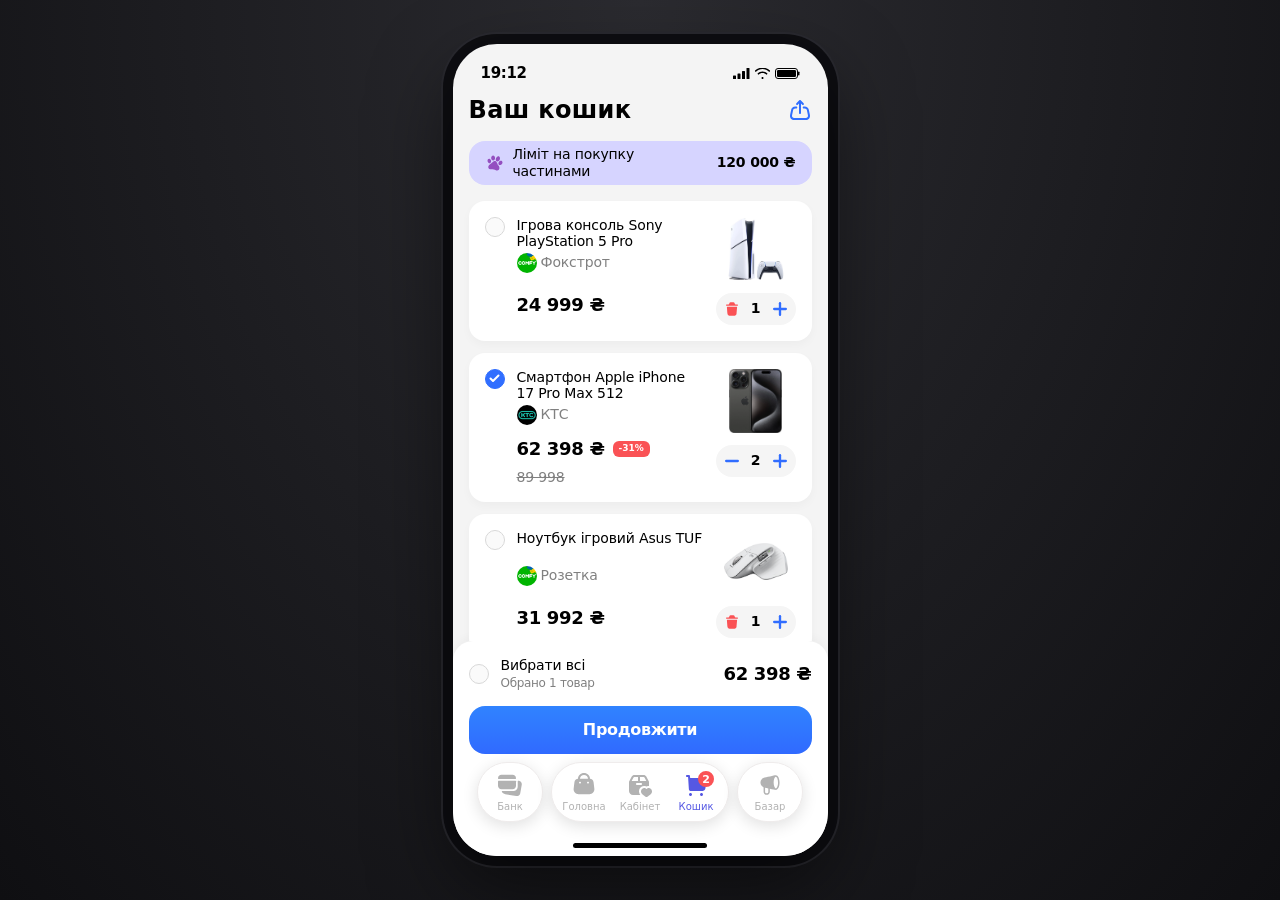
==== index.html @ 8dc97592 "fix(checkout): apply payment-row paddings (0 + gap 16) to install-row, with 16px gap between rows" ====
<!DOCTYPE html>
<html lang="uk">
  <head>
    <meta charset="UTF-8" />
    <meta name="viewport" content="width=device-width, initial-scale=1, maximum-scale=1, viewport-fit=cover" />
    <meta name="theme-color" content="#F4F4F4" />
    <title>Кошик · monoМаркет</title>
    <link rel="stylesheet" href="styles.css?v=6" />
  </head>
  <body>
    <div class="app" id="app"></div>

    <script src="app.js?v=6"></script>
    <script>
      const CHECK_SVG = `<svg width="11" height="9" viewBox="0 0 11 9" fill="none"><path d="M1.5 4.5L4 7L9.5 1.5" stroke="white" stroke-width="2" stroke-linecap="round" stroke-linejoin="round"/></svg>`;

      function productCardHTML(p) {
        const subtotal = p.price * p.qty;
        const discount = p.oldPrice ? Math.round((1 - p.price / p.oldPrice) * 100) : 0;
        return `
          <div class="product-card" data-card="${p.id}">
            <button class="check" data-checked="${p.selected}" data-toggle="${p.id}">${CHECK_SVG}</button>
            <h3 class="product-card__name">${p.name}</h3>
            <div class="product-card__seller">
              <img class="product-card__seller-avatar" src="${p.sellerAvatar}" alt="">
              <span>${p.seller}</span>
            </div>
            <div class="product-card__price-row">
              <span class="product-card__price" data-price="${p.id}">${fmtSum(subtotal)}</span>
              ${p.oldPrice ? `<span class="product-card__discount">-${discount}%</span>` : ""}
              ${p.oldPrice ? `<span class="product-card__old-price">${fmtNumber(p.oldPrice * p.qty)}</span>` : ""}
            </div>
            <div class="product-card__media">
              <div class="product-card__image"><img src="${p.image}" alt=""></div>
              <div class="stepper">
                <button class="stepper__btn ${p.qty <= 1 ? "stepper__btn--remove" : ""}" data-step="-" data-id="${p.id}">
                  ${p.qty <= 1 ? ICONS.delete : ICONS.minus}
                </button>
                <span class="stepper__count">${p.qty}</span>
                <button class="stepper__btn" data-step="+" data-id="${p.id}">${ICONS.plus}</button>
              </div>
            </div>
          </div>`;
      }

      function renderShell() {
        document.getElementById("app").innerHTML = `
          ${statusBar()}
          <div style="padding-top:8px"></div>
          <h1 class="app-title">
            <span>Ваш кошик</span>
            <button class="app-title__share">${ICONS.share}</button>
          </h1>

          <div class="content">
            <div class="limit-banner">
              <span class="limit-banner__paw">${ICONS.paw}</span>
              <span class="limit-banner__text">Ліміт на покупку частинами</span>
              <span class="limit-banner__sum">120 000 ₴</span>
            </div>
            <div id="products"></div>
            <div id="emptyState" style="display:none;text-align:center;padding:40px 16px;color:var(--text-secondary);font-size:15px;">
              Кошик порожній
            </div>
          </div>

          <div class="cart-footer">
            <div class="cart-footer__sum-row">
              <button class="check" id="toggleAll">${CHECK_SVG}</button>
              <div class="cart-footer__sum-text">
                <p class="cart-footer__sum-title">Вибрати всі</p>
                <p class="cart-footer__sum-sub" id="subText"></p>
              </div>
              <div class="cart-footer__sum-amount" id="totalAmount"></div>
            </div>
            <button class="btn cart-footer__btn" id="continueBtn">Продовжити</button>
            ${tabbar("cart")}
          </div>
          <div class="home-indicator"></div>
        `;

        document.getElementById("products").innerHTML = state.products.map(productCardHTML).join("");
        updateBottom();
      }

      function updateBottom() {
        const totalSel = selectedItemCount();
        const all = state.products.length > 0 && totalSel === state.products.length;
        const total = cartTotal();
        document.getElementById("toggleAll").dataset.checked = all;
        document.getElementById("subText").textContent =
          totalSel > 0 ? `Обрано ${totalSel} ${plural(totalSel, "товар", "товари", "товарів")}` : "Жодного товару";
        document.getElementById("totalAmount").textContent = fmtSum(total);
        const cont = document.getElementById("continueBtn");
        cont.disabled = totalSel === 0;
        document.getElementById("emptyState").style.display = state.products.length === 0 ? "block" : "none";
        // tabbar badge
        const badge = document.querySelector(".tabbar__badge");
        const cnt = selectedQtyCount();
        const cartItem = document.querySelectorAll(".tabbar__icon")[2]; // 3rd item = Кошик
        if (cnt > 0) {
          if (!badge) {
            const span = document.createElement("span");
            span.className = "tabbar__badge";
            span.textContent = cnt;
            cartItem.appendChild(span);
          } else {
            badge.textContent = cnt;
          }
        } else if (badge) {
          badge.remove();
        }
      }

      function toggleProduct(id) {
        const p = state.products.find((x) => x.id === id);
        p.selected = !p.selected;
        saveState(state);
        document.querySelector(`[data-toggle="${id}"]`).dataset.checked = p.selected;
        updateBottom();
      }

      function changeQty(id, delta) {
        const p = state.products.find((x) => x.id === id);
        if (delta > 0) {
          p.qty += 1;
        } else {
          if (p.qty > 1) p.qty -= 1;
          else { return removeProduct(id); }
        }
        saveState(state);
        const card = document.querySelector(`[data-card="${id}"]`);
        card.querySelector(".stepper__count").textContent = p.qty;
        card.querySelector(`[data-price="${id}"]`).textContent = fmtSum(p.price * p.qty);
        const oldPriceEl = card.querySelector(".product-card__old-price");
        if (oldPriceEl && p.oldPrice) oldPriceEl.textContent = fmtNumber(p.oldPrice * p.qty);
        const minus = card.querySelector('[data-step="-"]');
        minus.classList.toggle("stepper__btn--remove", p.qty <= 1);
        minus.innerHTML = p.qty <= 1 ? ICONS.delete : ICONS.minus;
        updateBottom();
      }

      function removeProduct(id) {
        const card = document.querySelector(`[data-card="${id}"]`);
        const h = card.offsetHeight;
        card.style.height = h + "px";
        // force reflow
        card.getBoundingClientRect();
        card.classList.add("is-removing");
        card.style.height = "0px";
        card.style.marginBottom = "0px";
        card.style.paddingTop = "0px";
        card.style.paddingBottom = "0px";
        state.products = state.products.filter((p) => p.id !== id);
        saveState(state);
        setTimeout(() => {
          card.remove();
          updateBottom();
        }, 260);
      }

      function toggleAll() {
        const all = state.products.length > 0 && state.products.every((p) => p.selected);
        state.products.forEach((p) => (p.selected = !all));
        saveState(state);
        // update each checkbox
        state.products.forEach((p) => {
          const el = document.querySelector(`[data-toggle="${p.id}"]`);
          if (el) el.dataset.checked = p.selected;
        });
        updateBottom();
      }

      document.addEventListener("click", (e) => {
        const toggle = e.target.closest("[data-toggle]");
        if (toggle) return toggleProduct(toggle.getAttribute("data-toggle"));
        if (e.target.closest("#toggleAll")) return toggleAll();
        const step = e.target.closest("[data-step]");
        if (step) return changeQty(step.getAttribute("data-id"), step.getAttribute("data-step") === "+" ? 1 : -1);
        const cont = e.target.closest("#continueBtn");
        if (cont && !cont.disabled) location.href = "checkout.html";
      });

      renderShell();
    </script>
  </body>
</html>
---- styles.css ----
/* ============ Figma design tokens ============ */
:root {
  /* surfaces */
  --bg: #F4F4F4;
  --bg-card: #FFFFFF;
  --bg-soft: #F5F5F5;
  --bg-segmented: #F4F4F4;
  --bg-blue-soft: #E6EEFF;

  /* text */
  --text: #000000;
  --text-near: #1B1B1B;
  --text-secondary: #808080;
  --text-icon: #636363;
  --text-tab-inactive: #B2B2B2;
  --text-tab-active: #5558E3;

  /* brand */
  --blue: #306EFF;
  --blue-light: #569AFF;
  --blue-deep: #306AFF;
  --blue-mid: #3083FF;
  --np-red: #DA292B;
  --discount-red: #FA5255;
  --yellow: #FFC300;
  --limit-purple-bg: #D6D4FF;
  --paw-purple: #944FC0;

  /* strokes */
  --stroke-card: #EFECEC;
  --stroke-input: #E5E5E5;

  /* gradients */
  --grad-header: linear-gradient(180deg, #3395FF 0%, #007AFF 100%);
  --grad-button: linear-gradient(180deg, #3083FF 0%, #306AFF 100%);
  --grad-cart-icon: linear-gradient(180deg, #569AFF 0%, #3083FF 100%);
  --grad-success: linear-gradient(180deg, #4760E7 0%, #8469D5 100%);
  --grad-card-black: linear-gradient(135deg, #2B2B2B 0%, #0E0E0E 100%);
  --grad-card-white: linear-gradient(135deg, #FFFFFF 0%, #E5E8ED 100%);

  /* radii */
  --r-card: 16px;
  --r-segmented: 12px;
  --r-segmented-pill: 8px;
  --r-pill: 32px;
  --r-button: 16px;
  --r-discount: 6px;
  --r-stepper: 16px;
  --r-summary-card: 20px;
  --r-success-card: 20px;
  --r-delivery-icon: 10px;
  --r-ghost-btn: 12px;
  --r-bottom-sheet: 24px;
  --r-search: 16px;

  /* shadows */
  --sh-card: 0 4px 10px 0 rgba(0, 0, 0, 0.03);
  --sh-card-up: 0 -4px 10px 0 rgba(0, 0, 0, 0.03);
  --sh-tab-pill: 0 4px 16px 0 rgba(0, 0, 0, 0.12);
  --sh-success-card: 0 4px 24px 0 rgba(0, 0, 0, 0.08);
  --sh-radio: 0 1px 2px 0 rgba(0, 0, 0, 0.25);

  /* misc */
  --safe-bottom: 34px;
  --shell-bg: #1A1A1F;
}

* {
  box-sizing: border-box;
  -webkit-tap-highlight-color: transparent;
}

html, body {
  margin: 0;
  padding: 0;
  font-family: -apple-system, BlinkMacSystemFont, "SF Pro Text", "SF Pro Display", "Inter", system-ui, sans-serif;
  font-size: 14px;
  line-height: 1.2;
  color: var(--text);
  background: var(--shell-bg);
  -webkit-font-smoothing: antialiased;
  letter-spacing: -0.32px;
}

button { font: inherit; color: inherit; background: none; border: 0; padding: 0; cursor: pointer; letter-spacing: inherit; }
a { color: inherit; text-decoration: none; }
input { font: inherit; color: inherit; }
img { display: block; max-width: 100%; }

/* ============ shell ============ */

.app {
  width: 375px;
  max-width: 100%;
  margin: 0 auto;
  min-height: 100vh;
  background: var(--bg);
  position: relative;
  display: flex;
  flex-direction: column;
  overflow-x: hidden;
}

.app--blue-header {
  background: var(--bg);
}

.app--success {
  background: var(--grad-success);
  color: #FFFFFF;
}

@media (min-width: 540px) {
  body {
    padding: 32px 0;
    background: radial-gradient(ellipse at top, #2B2B30 0%, #0F0F12 100%);
    min-height: 100vh;
    display: flex;
    align-items: center;
    justify-content: center;
  }
  .app {
    min-height: 812px;
    max-height: 812px;
    border-radius: 44px;
    box-shadow: 0 30px 80px rgba(0, 0, 0, 0.55), 0 0 0 10px #0E0E12, 0 0 0 12px #2A2A30;
    overflow: hidden;
  }
}

/* ============ status bar ============ */

.statusbar {
  height: 44px;
  display: flex;
  align-items: center;
  justify-content: space-between;
  padding: 14px 28px 0;
  flex-shrink: 0;
  font-family: -apple-system, "SF Pro Text", system-ui, sans-serif;
}

.statusbar__time {
  font-size: 15px;
  font-weight: 600;
  letter-spacing: -0.3px;
  color: #000;
}

.statusbar__icons {
  display: flex;
  align-items: center;
  gap: 5px;
  color: #000;
}

.statusbar__icons svg { display: block; }

.app--blue-header .statusbar__time,
.app--blue-header .statusbar__icons,
.app--success .statusbar__time,
.app--success .statusbar__icons {
  color: #fff;
}
.app--blue-header .statusbar__icons svg path,
.app--blue-header .statusbar__icons svg rect,
.app--success .statusbar__icons svg path,
.app--success .statusbar__icons svg rect {
  fill: currentColor;
  stroke: currentColor;
}

/* ============ headers ============ */

.header-back {
  height: 44px;
  display: flex;
  align-items: center;
  padding: 0 16px;
  flex-shrink: 0;
}

.header-back__btn {
  width: 24px;
  height: 24px;
  display: flex;
  align-items: center;
  justify-content: center;
  color: var(--blue);
}

.header-back__btn--white { color: #fff; }

.header-back__title {
  flex: 1;
  text-align: center;
  font-size: 16px;
  font-weight: 700;
  letter-spacing: -0.32px;
  margin: 0;
  padding-right: 24px;
}

.header-back__title--white { color: #fff; }

.app-title {
  font-family: -apple-system, "SF Pro Display", system-ui, sans-serif;
  font-size: 24px;
  font-weight: 700;
  letter-spacing: 0.36px;
  line-height: 1.2;
  margin: 0;
  padding: 0 16px;
  display: flex;
  justify-content: space-between;
  align-items: center;
}

.app-title__share {
  width: 24px;
  height: 24px;
  display: flex;
  align-items: center;
  justify-content: center;
  color: var(--blue);
}

.subtitle-link {
  display: inline-flex;
  align-items: center;
  gap: 4px;
  color: var(--blue);
  font-family: -apple-system, "SF Pro Display", system-ui, sans-serif;
  font-size: 16px;
  font-weight: 700;
  letter-spacing: -0.32px;
  margin: 4px 16px 16px;
}

/* ============ content ============ */

.content {
  flex: 1;
  padding: 0 16px;
  overflow-y: auto;
  -webkit-overflow-scrolling: touch;
}

.content--no-pad { padding: 0; }

.section + .section { margin-top: 16px; }

.section-label {
  font-size: 14px;
  font-weight: 500;
  color: var(--text-secondary);
  letter-spacing: -0.154px;
  margin: 0 0 8px 4px;
  line-height: 24px;
}

/* ============ card ============ */

.card {
  background: var(--bg-card);
  border-radius: var(--r-card);
  box-shadow: var(--sh-card);
  padding: 16px;
}

/* ============ limit banner ============ */

.limit-banner {
  display: flex;
  align-items: center;
  gap: 8px;
  background: var(--limit-purple-bg);
  border-radius: var(--r-card);
  padding: 10px 16px;
  margin: 16px 0;
  height: 44px;
}

.limit-banner__paw {
  width: 20px;
  height: 20px;
  flex-shrink: 0;
}
.limit-banner__paw img { width: 100%; height: 100%; }

.limit-banner__text {
  flex: 1;
  font-size: 14px;
  font-weight: 500;
  color: var(--text);
  letter-spacing: -0.154px;
}

.limit-banner__sum {
  font-size: 14px;
  font-weight: 700;
  color: var(--text);
  letter-spacing: -0.154px;
}

/* ============ product card ============ */

.product-card {
  background: var(--bg-card);
  border-radius: var(--r-card);
  box-shadow: var(--sh-card);
  padding: 16px;
  display: grid;
  grid-template-columns: 20px 1fr 80px;
  grid-template-rows: auto 1fr;
  column-gap: 12px;
  row-gap: 8px;
  margin-bottom: 12px;
  position: relative;
}

.product-card__check {
  grid-column: 1;
  grid-row: 1;
  margin-top: 2px;
}

.product-card__name {
  grid-column: 2;
  grid-row: 1;
  font-size: 14px;
  font-weight: 500;
  line-height: 16.7px;
  color: var(--text);
  letter-spacing: -0.154px;
  margin: 0 0 4px;
}

.product-card__seller {
  grid-column: 2;
  grid-row: 1;
  align-self: end;
  display: flex;
  align-items: center;
  gap: 4px;
  font-size: 14px;
  font-weight: 500;
  color: var(--text-secondary);
  letter-spacing: -0.154px;
  line-height: 16.7px;
  margin-top: 36px;
}

.product-card__seller-avatar {
  width: 20px;
  height: 20px;
  border-radius: 12px;
  flex-shrink: 0;
  object-fit: cover;
}

.product-card__price-row {
  grid-column: 2;
  grid-row: 2;
  display: flex;
  align-items: center;
  gap: 8px;
  flex-wrap: wrap;
  margin-top: 4px;
}

.product-card__price {
  font-size: 18px;
  font-weight: 700;
  line-height: 24px;
  letter-spacing: -0.32px;
  color: var(--text);
}

.product-card__discount {
  background: var(--discount-red);
  color: #fff;
  font-size: 9px;
  font-weight: 700;
  padding: 2px 6px;
  border-radius: var(--r-discount);
  letter-spacing: 0;
  height: 16px;
  display: inline-flex;
  align-items: center;
  line-height: 1;
}

.product-card__old-price {
  font-size: 14px;
  font-weight: 400;
  color: var(--text-secondary);
  text-decoration: line-through;
  letter-spacing: -0.154px;
  flex-basis: 100%;
}

.product-card__media {
  grid-column: 3;
  grid-row: 1 / span 2;
  display: flex;
  flex-direction: column;
  gap: 12px;
  align-items: center;
}

.product-card__image {
  width: 64px;
  height: 64px;
  display: flex;
  align-items: center;
  justify-content: center;
  border-radius: 8px;
  overflow: hidden;
}

.product-card__image img {
  width: 100%;
  height: 100%;
  object-fit: contain;
}

.stepper {
  width: 80px;
  height: 32px;
  background: var(--bg-soft);
  border-radius: var(--r-stepper);
  display: flex;
  align-items: center;
  justify-content: space-between;
  padding: 0 8px;
}

.stepper__btn {
  width: 16px;
  height: 16px;
  display: flex;
  align-items: center;
  justify-content: center;
  color: var(--blue);
}

.stepper__btn--remove { color: #000; }
.stepper__btn img { width: 16px; height: 16px; }

.stepper__count {
  font-size: 14px;
  font-weight: 600;
  letter-spacing: -0.154px;
  color: var(--text);
  line-height: 16.7px;
  min-width: 12px;
  text-align: center;
}

/* ============ check (radio circle in cart) ============ */

.check {
  width: 20px;
  height: 20px;
  border-radius: 50%;
  border: 1px solid #D8D8D8;
  background: #FAFAFA;
  display: inline-flex;
  align-items: center;
  justify-content: center;
  flex-shrink: 0;
  cursor: pointer;
  transition: background 0.12s ease, border-color 0.12s ease;
  padding: 0;
}

.check svg { opacity: 0; transition: opacity 0.12s ease; }

.check[data-checked="true"] {
  background: var(--blue);
  border-color: var(--blue);
}

.check[data-checked="true"] svg { opacity: 1; }

/* ============ checkout: blue header (with summary card embedded) ============ */

.blue-header {
  background: var(--grad-header);
  height: 156px;
  position: relative;
  flex-shrink: 0;
}

.blue-header__nav {
  height: 44px;
  display: flex;
  align-items: center;
  padding: 0 16px;
}

.blue-header__back {
  width: 24px;
  height: 24px;
  display: flex;
  align-items: center;
  justify-content: center;
  color: #fff;
}

.blue-header__title {
  flex: 1;
  text-align: center;
  font-size: 16px;
  font-weight: 700;
  letter-spacing: -0.32px;
  color: #fff;
  margin: 0;
  padding-right: 24px;
}

/* checkout summary card — embedded into blue header */

.summary-card {
  background: #fff;
  border-radius: var(--r-card);
  box-shadow: var(--sh-card);
  padding: 16px;
  margin: -56px 16px 0;
  position: relative;
  z-index: 2;
  display: grid;
  grid-template-columns: 20px 1fr auto;
  grid-template-rows: auto auto auto;
  column-gap: 8px;
  row-gap: 4px;
  align-items: center;
}

.summary-card__icon {
  width: 20px;
  height: 20px;
  border-radius: 50%;
  background: var(--grad-cart-icon);
  display: flex;
  align-items: center;
  justify-content: center;
  flex-shrink: 0;
  color: #fff;
}

.summary-card__icon svg { width: 10px; height: 10px; }

.summary-card__title {
  font-size: 16px;
  font-weight: 700;
  line-height: 20px;
  color: var(--text);
  letter-spacing: -0.32px;
  margin: 0;
}

.summary-card__edit {
  display: flex;
  align-items: center;
  gap: 4px;
  color: var(--blue);
  font-size: 14px;
  font-weight: 700;
  letter-spacing: -0.154px;
}

.summary-card__edit svg { width: 12px; height: 12px; }

.summary-card__sub {
  grid-column: 1 / span 2;
  font-size: 14px;
  font-weight: 400;
  color: var(--text-secondary);
  margin: 0;
  letter-spacing: -0.154px;
}

.summary-card__sum {
  grid-column: 1 / span 2;
  font-size: 20px;
  font-weight: 700;
  letter-spacing: 0.33px;
  margin: 0;
  font-family: -apple-system, "SF Pro Display", system-ui, sans-serif;
}

.summary-card__thumbs {
  grid-column: 3;
  grid-row: 2 / span 2;
  display: flex;
  gap: 4px;
  align-self: end;
  justify-content: flex-end;
  justify-self: end;
}

.summary-card__thumb {
  width: 48px;
  height: 48px;
  border-radius: 8px;
  background: #fff;
  display: flex;
  align-items: center;
  justify-content: center;
  overflow: hidden;
}

.summary-card__thumb img { width: 100%; height: 100%; object-fit: contain; }

/* ============ segmented control ============ */

.segmented {
  display: grid;
  grid-template-columns: 1fr 1fr;
  background: var(--bg-segmented);
  border-radius: var(--r-segmented);
  padding: 4px;
  height: 40px;
  margin-bottom: 16px;
}

.segmented__opt {
  display: flex;
  align-items: center;
  justify-content: center;
  border-radius: var(--r-segmented-pill);
  font-size: 14px;
  font-weight: 500;
  letter-spacing: -0.154px;
  color: var(--text);
  cursor: pointer;
  transition: all 0.15s ease;
}

.segmented__opt[data-active="true"] {
  background: #fff;
  font-weight: 700;
  box-shadow: 0 1px 2px rgba(0, 0, 0, 0.05);
}

/* ============ payment row (full pay) ============ */

.payment-row {
  display: flex;
  align-items: center;
  gap: 16px;
  padding: 0;
}

.payment-row__icon {
  width: 32px;
  height: 32px;
  flex-shrink: 0;
  display: flex;
  align-items: center;
  justify-content: center;
}

.payment-row__main { flex: 1; min-width: 0; }

.payment-row__title {
  font-size: 16px;
  font-weight: 600;
  letter-spacing: -0.32px;
  color: var(--text-near);
  margin: 0;
  line-height: 24px;
}

.payment-row__sub {
  font-size: 14px;
  font-weight: 400;
  color: var(--text-secondary);
  letter-spacing: -0.154px;
  margin: 0;
  line-height: 16px;
}

/* ============ installments row ============ */

.install-row {
  display: flex;
  align-items: center;
  gap: 16px;
  padding: 0;
}

.install-row + .install-row { margin-top: 16px; }

.install-row__paw {
  width: 32px;
  height: 32px;
  flex-shrink: 0;
}
.install-row__paw img { width: 100%; height: 100%; object-fit: contain; display: block; }

.install-row__main { flex: 1; min-width: 0; }

.install-row__name {
  font-size: 14px;
  font-weight: 400;
  color: var(--text-secondary);
  margin: 0 0 2px;
  letter-spacing: -0.154px;
  white-space: nowrap;
  overflow: hidden;
  text-overflow: ellipsis;
}

.install-row__sum {
  font-size: 16px;
  font-weight: 700;
  color: var(--text);
  letter-spacing: -0.32px;
  line-height: 24px;
}

.install-row__sum .x { color: var(--blue); margin: 0 4px; }

.install-row__chevron {
  color: var(--blue);
  flex-shrink: 0;
}

/* ============ delivery row ============ */

.delivery-row {
  display: flex;
  align-items: center;
  gap: 12px;
  padding: 4px 0;
  cursor: pointer;
}

.np-icon {
  width: 32px;
  height: 32px;
  border-radius: 50%;
  background: var(--np-red);
  display: flex;
  align-items: center;
  justify-content: center;
  flex-shrink: 0;
}

.np-icon svg, .np-icon img { width: 18px; height: 18px; }

.np-icon-img {
  width: 32px;
  height: 32px;
  flex-shrink: 0;
}
.np-icon-img img { width: 100%; height: 100%; display: block; }

.delivery-row__main { flex: 1; min-width: 0; }

.delivery-row__title {
  font-size: 16px;
  font-weight: 600;
  color: var(--text);
  letter-spacing: -0.32px;
  margin: 0;
  line-height: 20px;
}

.delivery-row__sub {
  font-size: 14px;
  font-weight: 400;
  color: var(--text-secondary);
  margin: 0;
  letter-spacing: -0.154px;
  line-height: 16px;
}

.chevron-blue {
  color: var(--blue);
  flex-shrink: 0;
  width: 20px;
  height: 20px;
  display: flex;
  align-items: center;
  justify-content: center;
}

.delivery-note {
  background: var(--bg-segmented);
  border-radius: var(--r-segmented);
  padding: 10px 14px;
  font-size: 14px;
  font-weight: 400;
  color: var(--text);
  letter-spacing: -0.154px;
  margin-top: 12px;
  display: flex;
  align-items: center;
  gap: 8px;
  height: 40px;
}

/* ============ recipient row ============ */

.recipient-row {
  display: flex;
  align-items: center;
  gap: 16px;
  cursor: pointer;
}

.avatar {
  width: 32px;
  height: 32px;
  border-radius: 50%;
  flex-shrink: 0;
  display: flex;
  align-items: center;
  justify-content: center;
  overflow: hidden;
  font-size: 12px;
  font-weight: 600;
  color: #fff;
  background: #ccc;
}

.avatar img { width: 100%; height: 100%; object-fit: cover; }
.avatar--orange { background: #F4A93A; }
.avatar--purple { background: #8C7BFF; }

.recipient-row__main { flex: 1; min-width: 0; }

.recipient-row__name {
  font-size: 16px;
  font-weight: 600;
  color: var(--text);
  letter-spacing: -0.32px;
  margin: 0;
  line-height: 24px;
}

.recipient-row__phone {
  font-size: 14px;
  font-weight: 400;
  color: var(--text-secondary);
  letter-spacing: -0.154px;
  margin: 0;
  line-height: 16px;
}

/* ============ disclaimer ============ */

.checkout-disclaimer {
  display: flex;
  align-items: flex-start;
  gap: 8px;
  padding: 8px 4px 0;
  font-size: 14px;
  font-weight: 400;
  color: var(--text-secondary);
  letter-spacing: -0.154px;
  line-height: 20px;
}

.checkout-disclaimer__icon {
  flex-shrink: 0;
  width: 16px;
  height: 16px;
  margin-top: 2px;
}

.checkout-disclaimer b { font-weight: 700; color: var(--text-secondary); }

/* ============ bottom CTA ============ */

.cta-area {
  padding: 16px 16px 48px;
  flex-shrink: 0;
  position: sticky;
  bottom: 0;
  background: linear-gradient(180deg, transparent 0%, var(--bg) 30%);
}

.btn {
  display: flex;
  align-items: center;
  justify-content: center;
  width: 100%;
  height: 56px;
  border-radius: var(--r-button);
  background: var(--grad-button);
  color: #fff;
  font-size: 16px;
  font-weight: 600;
  letter-spacing: -0.32px;
  cursor: pointer;
  box-shadow: none;
  transition: transform 0.1s ease;
}

.btn:active { transform: scale(0.99); }
.btn[disabled] { opacity: 0.4; cursor: not-allowed; }

.btn--black {
  background: #000;
  box-shadow: none;
}

.btn--ghost {
  background: var(--bg-blue-soft);
  color: var(--blue);
  height: 40px;
  border-radius: var(--r-ghost-btn);
  font-size: 14px;
  font-weight: 700;
  letter-spacing: -0.154px;
  box-shadow: none;
}

/* ============ cart bottom area (white pad to edge) ============ */

.cart-footer {
  background: #fff;
  border-radius: var(--r-summary-card) var(--r-summary-card) 0 0;
  box-shadow: var(--sh-card-up);
  margin-top: auto;
  padding: 16px 16px 0;
  flex-shrink: 0;
  display: flex;
  flex-direction: column;
}

.cart-footer__sum-row {
  display: flex;
  align-items: center;
  gap: 12px;
  margin-bottom: 16px;
}

.cart-footer__sum-text { flex: 1; }

.cart-footer__sum-title {
  font-size: 14px;
  font-weight: 500;
  color: var(--text);
  margin: 0;
  letter-spacing: -0.154px;
  line-height: 16.7px;
}

.cart-footer__sum-sub {
  font-size: 12px;
  font-weight: 500;
  color: var(--text-secondary);
  margin: 2px 0 0;
  line-height: 14.3px;
}

.cart-footer__sum-amount {
  font-size: 18px;
  font-weight: 700;
  letter-spacing: -0.32px;
  color: var(--text);
}

.cart-footer__btn {
  height: 48px;
  border-radius: var(--r-button);
  box-shadow: none;
}

.cart-footer .tabbar {
  background: transparent;
  padding: 8px 16px var(--safe-bottom);
}

/* product card removal animation */
.product-card {
  overflow: hidden;
  transition: opacity 0.2s ease, transform 0.2s ease, height 0.25s ease, margin-bottom 0.25s ease, padding 0.25s ease;
}

.product-card.is-removing {
  opacity: 0;
  transform: scale(0.96);
}

/* ============ tab bar ============ */

.tabbar {
  display: flex;
  justify-content: center;
  gap: 8px;
  padding: 12px 16px var(--safe-bottom);
  flex-shrink: 0;
  background: linear-gradient(180deg, transparent 0%, #fff 90%);
}

.tabbar__pill {
  background: #fff;
  border: 0.5px solid var(--stroke-card);
  box-shadow: var(--sh-tab-pill);
  border-radius: var(--r-pill);
  padding: 6px 4px 4px;
  display: flex;
}

.tabbar__pill--single { padding: 6px 4px 4px; }

.tabbar__item {
  display: flex;
  flex-direction: column;
  align-items: center;
  gap: 4px;
  width: 56px;
  padding: 4px 0;
  position: relative;
  text-align: center;
  color: var(--text-tab-inactive);
}

.tabbar__item--active { color: var(--text-tab-active); }

.tabbar__icon {
  width: 24px;
  height: 24px;
  display: flex;
  align-items: center;
  justify-content: center;
  position: relative;
}

.tabbar__icon img {
  width: 100%;
  height: 100%;
  object-fit: contain;
}

.tabbar__label {
  font-size: 10px;
  font-weight: 500;
  line-height: 12px;
  letter-spacing: 0;
}

.tabbar__badge {
  position: absolute;
  top: -2px;
  right: -6px;
  background: var(--discount-red);
  color: #fff;
  font-size: 11px;
  font-weight: 700;
  border-radius: 8px;
  min-width: 16px;
  height: 16px;
  padding: 0 4px;
  display: flex;
  align-items: center;
  justify-content: center;
  line-height: 1;
}

.home-indicator {
  position: absolute;
  bottom: 8px;
  left: 50%;
  transform: translateX(-50%);
  width: 134px;
  height: 5px;
  background: #000;
  border-radius: 100px;
  z-index: 5;
}

.app--success .home-indicator,
.app--blue-header .home-indicator { background: #000; }

/* ============ search ============ */

.search {
  display: flex;
  align-items: center;
  gap: 10px;
  background: #fff;
  border: 1px solid var(--stroke-input);
  border-radius: var(--r-search);
  padding: 0 14px;
  height: 48px;
  margin: 0 16px 16px;
}

.search svg { color: var(--text-icon); }

.search__input {
  flex: 1;
  border: 0;
  outline: 0;
  background: transparent;
  font-size: 14px;
  letter-spacing: -0.154px;
  color: var(--text);
}

.search__input::placeholder { color: var(--text-secondary); }

/* ============ delivery list (НП) ============ */

.dl-section {
  margin-bottom: 16px;
}

.dl-section__label {
  font-size: 14px;
  font-weight: 600;
  color: var(--text-near);
  letter-spacing: -0.154px;
  margin: 0 16px 4px;
  line-height: 24px;
}

.dl-list { padding: 0; }

.dl-item {
  display: flex;
  align-items: center;
  gap: 12px;
  padding: 12px 16px;
  cursor: pointer;
  position: relative;
}

.dl-item::after {
  content: "";
  position: absolute;
  left: 68px;
  right: 16px;
  bottom: 0;
  height: 1px;
  background: #EFECEC;
}

.dl-item__icon {
  width: 40px;
  height: 40px;
  border-radius: var(--r-delivery-icon);
  background: #F3F3F3;
  display: flex;
  align-items: center;
  justify-content: center;
  flex-shrink: 0;
  overflow: hidden;
}

.dl-item__icon img { width: 24px; height: 24px; object-fit: contain; }

.dl-item__body {
  flex: 1;
  min-width: 0;
  display: flex;
  flex-direction: column;
  gap: 2px;
}

.dl-item__top {
  display: flex;
  align-items: baseline;
  justify-content: space-between;
  gap: 12px;
}

.dl-item__title {
  font-size: 16px;
  font-weight: 600;
  letter-spacing: -0.32px;
  color: var(--text);
  line-height: 24px;
  white-space: nowrap;
  overflow: hidden;
  text-overflow: ellipsis;
}

.dl-item__addr {
  font-size: 14px;
  font-weight: 400;
  color: var(--text-secondary);
  letter-spacing: -0.154px;
  margin: 0;
  line-height: 16px;
  white-space: nowrap;
  overflow: hidden;
  text-overflow: ellipsis;
}

.dl-item__weight {
  font-size: 12px;
  font-weight: 500;
  color: var(--text-secondary);
  flex-shrink: 0;
  letter-spacing: 0;
  line-height: 24px;
}

/* ============ address cards (courier delivery) ============ */

.addr-card {
  background: #fff;
  border-radius: var(--r-card);
  padding: 16px;
  display: flex;
  align-items: center;
  gap: 12px;
  margin-bottom: 12px;
  cursor: pointer;
}


.addr-card__icon {
  width: 40px;
  height: 40px;
  flex-shrink: 0;
}
.addr-card__icon img { width: 100%; height: 100%; display: block; object-fit: contain; }

/* round avatar variant for recipient list (photo or initials) */
.addr-card__avatar {
  width: 40px;
  height: 40px;
  border-radius: 50%;
  flex-shrink: 0;
  overflow: hidden;
  display: flex;
  align-items: center;
  justify-content: center;
  background: #ccc;
  color: #fff;
  font-size: 14px;
  font-weight: 600;
  letter-spacing: -0.154px;
}
.addr-card__avatar img { width: 100%; height: 100%; display: block; object-fit: cover; }
.addr-card__avatar--orange { background: #F4A93A; }
.addr-card__avatar--purple { background: #8C7BFF; }

.addr-card__main { flex: 1; min-width: 0; }

.addr-card__title {
  font-size: 16px;
  font-weight: 600;
  letter-spacing: -0.32px;
  color: var(--text);
  margin: 0;
  line-height: 24px;
}

.addr-card__sub {
  font-size: 14px;
  font-weight: 400;
  color: var(--text-secondary);
  letter-spacing: -0.154px;
  margin: 0;
  line-height: 16px;
}

.addr-card--add {
  padding: 16px;
  justify-content: center;
  gap: 12px;
}

.addr-card__plus {
  width: 24px;
  height: 24px;
  display: block;
  flex-shrink: 0;
}

.addr-card__add-text {
  font-size: 16px;
  font-weight: 700;
  letter-spacing: -0.32px;
  color: var(--text);
  line-height: 24px;
}

/* ============ recipient/address list ============ */

.list-card {
  background: #fff;
  border-radius: var(--r-card);
  box-shadow: var(--sh-card);
  padding: 14px 16px;
  display: flex;
  align-items: center;
  gap: 12px;
  margin-bottom: 12px;
  cursor: pointer;
}

.list-card[data-active="true"] { outline: 2px solid var(--blue); outline-offset: -2px; }

.list-card__avatar {
  width: 40px;
  height: 40px;
  border-radius: 50%;
  overflow: hidden;
  flex-shrink: 0;
  display: flex;
  align-items: center;
  justify-content: center;
  color: #fff;
  font-size: 14px;
  font-weight: 600;
}

.list-card__avatar img { width: 100%; height: 100%; object-fit: cover; }
.list-card__avatar--orange { background: #F4A93A; }
.list-card__avatar--purple { background: #8C7BFF; }
.list-card__avatar--add { background: var(--blue); }

.list-card__main { flex: 1; min-width: 0; }

.list-card__name {
  font-size: 16px;
  font-weight: 600;
  color: var(--text);
  letter-spacing: -0.32px;
  margin: 0;
  line-height: 24px;
}

.list-card__sub {
  font-size: 14px;
  font-weight: 400;
  color: var(--text-secondary);
  letter-spacing: -0.154px;
  margin: 0;
  line-height: 16px;
}

/* ============ bottom sheet (attached to .app shell) ============ */

.sheet-backdrop {
  position: absolute;
  inset: 0;
  background: rgba(0, 0, 0, 0.5);
  z-index: 100;
  opacity: 0;
  visibility: hidden;
  transition: opacity 0.25s ease, visibility 0s linear 0.25s;
}

.sheet-backdrop[data-open="true"] {
  opacity: 1;
  visibility: visible;
  transition: opacity 0.25s ease, visibility 0s;
}

.sheet {
  position: absolute;
  left: 0;
  right: 0;
  bottom: 0;
  background: var(--bg);
  border-radius: var(--r-bottom-sheet) var(--r-bottom-sheet) 0 0;
  z-index: 101;
  padding: 8px 16px var(--safe-bottom);
  transform: translateY(100%);
  visibility: hidden;
  transition: transform 0.3s cubic-bezier(0.32, 0.72, 0, 1), visibility 0s linear 0.3s;
  max-height: 85%;
  overflow-y: auto;
}

@media (min-width: 540px) {
  .sheet { border-radius: var(--r-bottom-sheet) var(--r-bottom-sheet) 44px 44px; }
}

.sheet[data-open="true"] {
  transform: translateY(0);
  visibility: visible;
  transition: transform 0.3s cubic-bezier(0.32, 0.72, 0, 1), visibility 0s;
}

.sheet__handle {
  width: 36px;
  height: 5px;
  background: #C7C7CC;
  border-radius: 100px;
  margin: 4px auto 12px;
}

.sheet__head {
  display: flex;
  align-items: center;
  justify-content: space-between;
  padding: 4px 4px 16px;
}

.sheet__title {
  font-family: -apple-system, "SF Pro Display", system-ui, sans-serif;
  font-size: 20px;
  font-weight: 700;
  letter-spacing: 0.33px;
  margin: 0;
}

.sheet__close {
  color: var(--blue);
  font-size: 16px;
  font-weight: 600;
  letter-spacing: -0.32px;
  font-family: -apple-system, "SF Pro Display", system-ui, sans-serif;
}

/* card option */

.card-option {
  background: #fff;
  border-radius: var(--r-card);
  box-shadow: var(--sh-card);
  padding: 16px;
  display: flex;
  align-items: center;
  gap: 12px;
  margin-bottom: 12px;
  cursor: pointer;
}

.card-option__art {
  width: 56px;
  height: 40px;
  border-radius: 8px;
  flex-shrink: 0;
  position: relative;
  display: flex;
  align-items: flex-end;
  justify-content: space-between;
  padding: 4px 6px;
  overflow: hidden;
}

.card-option__art--black {
  background: var(--grad-card-black);
  color: #fff;
}

.card-option__art--white {
  background: var(--grad-card-white);
  color: #000;
}

.card-option__chip {
  position: absolute;
  top: 4px;
  left: 6px;
  width: 14px;
  height: 3px;
  border-radius: 100px;
  background: rgba(255, 255, 255, 0.7);
}

.card-option__art--white .card-option__chip { background: rgba(0, 0, 0, 0.4); }

.card-option__currency {
  font-family: -apple-system, "SF Pro Rounded", "SF Pro Display", system-ui, sans-serif;
  font-size: 20px;
  font-weight: 600;
  line-height: 1;
}

.card-option__brand {
  font-size: 9px;
  font-weight: 700;
  display: flex;
  align-items: center;
}

.card-option__brand--mc {
  display: flex;
  gap: -4px;
}
.card-option__brand--mc::before {
  content: "";
  width: 12px; height: 12px; border-radius: 50%;
  background: #EB001B;
  margin-right: -4px;
}
.card-option__brand--mc::after {
  content: "";
  width: 12px; height: 12px; border-radius: 50%;
  background: #F79E1B;
  opacity: 0.85;
  mix-blend-mode: multiply;
}

.card-option__main { flex: 1; min-width: 0; }

.card-option__name {
  font-size: 16px;
  font-weight: 500;
  color: var(--text);
  letter-spacing: -0.32px;
  margin: 0;
  line-height: 24px;
}

.card-option__balance {
  font-size: 14px;
  font-weight: 400;
  color: var(--text-secondary);
  letter-spacing: -0.154px;
  margin: 0;
  line-height: 16px;
}

.radio {
  width: 20px;
  height: 20px;
  border-radius: 50%;
  border: 1px solid #D8D8D8;
  background: #FAFAFA;
  display: inline-flex;
  align-items: center;
  justify-content: center;
  flex-shrink: 0;
}

.radio[data-checked="true"] {
  background: var(--blue);
  border-color: var(--blue);
}

.radio[data-checked="true"]::after {
  content: "";
  width: 10px;
  height: 10px;
  border-radius: 50%;
  background: #fff;
  box-shadow: var(--sh-radio);
}

.sheet-info {
  display: flex;
  align-items: center;
  gap: 8px;
  padding: 12px 4px 16px;
  font-size: 14px;
  font-weight: 600;
  color: var(--text-secondary);
  letter-spacing: -0.154px;
}

.sheet-info svg { color: var(--text-icon); }

/* ============ success screen ============ */

.success-content {
  flex: 1;
  display: flex;
  flex-direction: column;
  align-items: center;
  text-align: center;
  padding: 0 16px;
  position: relative;
}

.success-cat {
  width: 252px;
  height: auto;
  margin-top: -8px;
  position: relative;
  z-index: 1;
}

.success-bubble {
  background: #fff;
  color: var(--blue);
  font-family: -apple-system, "SF Pro Display", system-ui, sans-serif;
  font-size: 22px;
  font-weight: 700;
  letter-spacing: 0.35px;
  padding: 16px 32px;
  border-radius: 24px;
  margin-top: -16px;
  position: relative;
  z-index: 2;
  box-shadow: 0 4px 20px rgba(0, 0, 0, 0.08);
}

.success-bubble::before {
  content: "";
  position: absolute;
  top: -8px;
  left: 50%;
  transform: translateX(-30px) rotate(45deg);
  width: 16px;
  height: 16px;
  background: #fff;
  border-radius: 3px;
  z-index: -1;
}

.success-sub {
  font-size: 14px;
  font-weight: 400;
  color: rgba(255, 255, 255, 0.8);
  margin: 16px 0 24px;
  letter-spacing: -0.154px;
  line-height: 20px;
  max-width: 280px;
}

.success-card {
  background: #fff;
  border-radius: var(--r-success-card);
  box-shadow: var(--sh-success-card);
  padding: 16px;
  width: calc(100% - 16px);
  color: var(--text);
}

.success-card__top {
  display: flex;
  align-items: center;
  gap: 12px;
  margin-bottom: 16px;
}

.success-card__main { flex: 1; text-align: left; }

.success-card__count {
  font-size: 14px;
  font-weight: 400;
  color: var(--text-secondary);
  margin: 0;
  letter-spacing: -0.154px;
  line-height: 16px;
}

.success-card__sum {
  font-family: -apple-system, "SF Pro Display", system-ui, sans-serif;
  font-size: 24px;
  font-weight: 700;
  letter-spacing: 0.36px;
  margin: 4px 0 0;
}

.success-card__thumbs {
  display: flex;
  gap: 4px;
}

.success-card__thumb {
  width: 48px;
  height: 48px;
  border-radius: 8px;
  display: flex;
  align-items: center;
  justify-content: center;
  overflow: hidden;
}

.success-card__thumb img { width: 100%; height: 100%; object-fit: contain; }

.success-bottom {
  padding: 16px 16px var(--safe-bottom);
}

/* ============ processing overlay ============ */

.processing-overlay {
  position: absolute;
  inset: 0;
  background: rgba(0, 0, 0, 0.55);
  z-index: 200;
  display: flex;
  align-items: center;
  justify-content: center;
  opacity: 0;
  pointer-events: none;
  transition: opacity 0.2s ease;
}

.processing-overlay[data-open="true"] { opacity: 1; pointer-events: auto; }

.processing-spinner-card {
  background: #fff;
  border-radius: 20px;
  padding: 24px 32px;
  display: flex;
  flex-direction: column;
  align-items: center;
  gap: 16px;
  min-width: 200px;
}

.spinner {
  width: 36px;
  height: 36px;
  border: 3px solid #E5E5E5;
  border-top-color: var(--blue);
  border-radius: 50%;
  animation: spin 0.9s linear infinite;
}

@keyframes spin { to { transform: rotate(360deg); } }

.processing-text {
  font-size: 15px;
  font-weight: 500;
  color: var(--text);
}

/* ============ toast ============ */

.toast {
  position: fixed;
  top: 64px;
  left: 50%;
  transform: translate(-50%, -10px);
  background: rgba(0, 0, 0, 0.92);
  color: #fff;
  font-size: 14px;
  font-weight: 500;
  padding: 10px 18px;
  border-radius: 100px;
  z-index: 300;
  opacity: 0;
  pointer-events: none;
  transition: all 0.2s ease;
  max-width: calc(100% - 40px);
  text-align: center;
  letter-spacing: -0.154px;
}

.toast[data-open="true"] { opacity: 1; transform: translate(-50%, 0); }
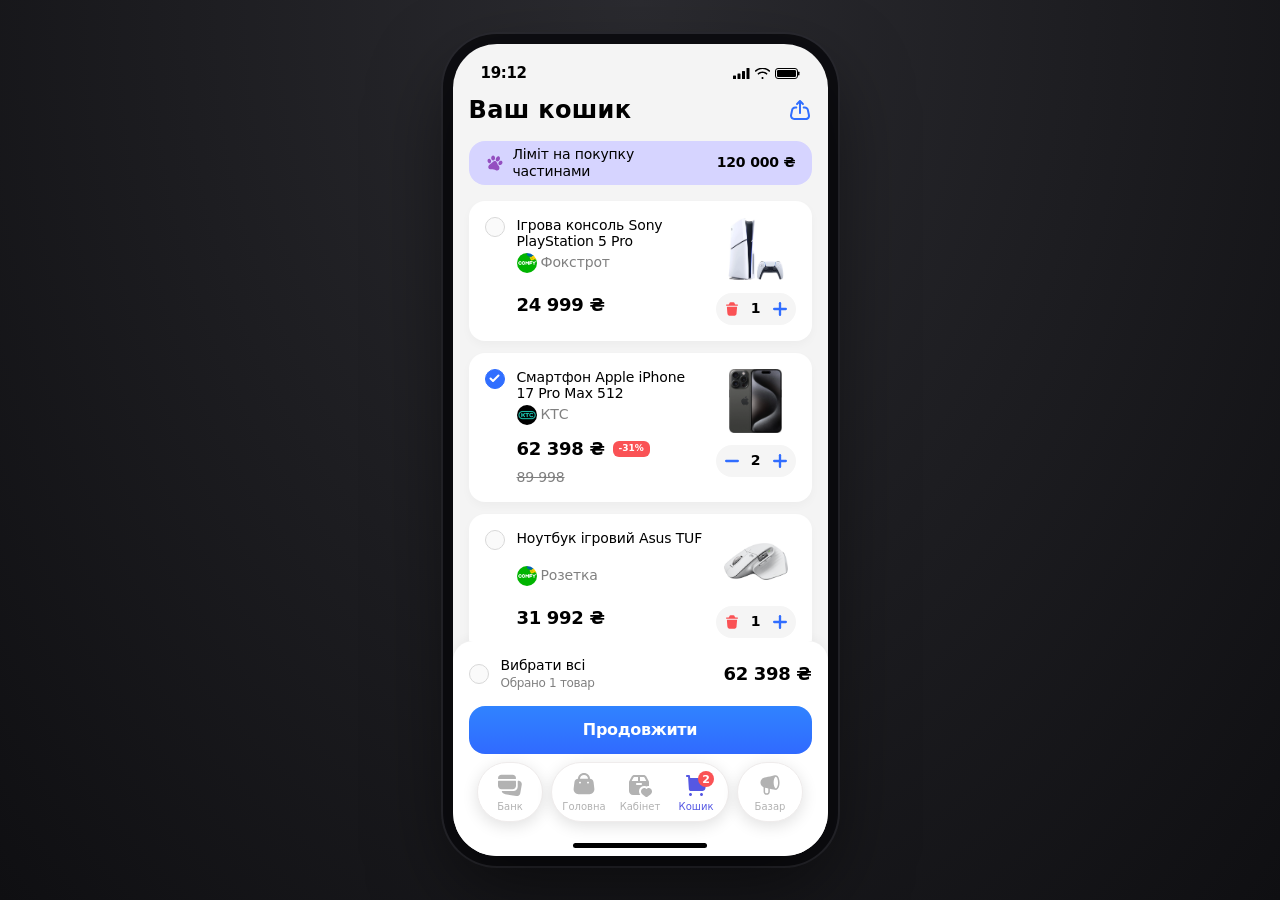
==== commit 38a4c0c4: "fix(checkout sheet): switch card via targeted radio update — no re-render, no sheet flicker" ====
--- a/index.html
+++ b/index.html
@@ -5,12 +5,12 @@
     <meta name="viewport" content="width=device-width, initial-scale=1, maximum-scale=1, viewport-fit=cover" />
     <meta name="theme-color" content="#F4F4F4" />
     <title>Кошик · monoМаркет</title>
-    <link rel="stylesheet" href="styles.css?v=6" />
+    <link rel="stylesheet" href="styles.css?v=8" />
   </head>
   <body>
     <div class="app" id="app"></div>
 
-    <script src="app.js?v=6"></script>
+    <script src="app.js?v=8"></script>
     <script>
       const CHECK_SVG = `<svg width="11" height="9" viewBox="0 0 11 9" fill="none"><path d="M1.5 4.5L4 7L9.5 1.5" stroke="white" stroke-width="2" stroke-linecap="round" stroke-linejoin="round"/></svg>`;
 
--- a/styles.css
+++ b/styles.css
@@ -1426,7 +1426,7 @@
   padding: 16px;
   display: flex;
   align-items: center;
-  gap: 12px;
+  gap: 16px;
   margin-bottom: 12px;
   cursor: pointer;
 }
@@ -1434,68 +1434,21 @@
 .card-option__art {
   width: 56px;
   height: 40px;
+  flex-shrink: 0;
+}
+.card-option__art img {
+  width: 100%;
+  height: 100%;
+  display: block;
+  object-fit: contain;
   border-radius: 8px;
-  flex-shrink: 0;
-  position: relative;
-  display: flex;
-  align-items: flex-end;
-  justify-content: space-between;
-  padding: 4px 6px;
-  overflow: hidden;
-}
-
-.card-option__art--black {
-  background: var(--grad-card-black);
-  color: #fff;
-}
-
-.card-option__art--white {
-  background: var(--grad-card-white);
-  color: #000;
-}
-
-.card-option__chip {
-  position: absolute;
-  top: 4px;
-  left: 6px;
-  width: 14px;
-  height: 3px;
-  border-radius: 100px;
-  background: rgba(255, 255, 255, 0.7);
-}
-
-.card-option__art--white .card-option__chip { background: rgba(0, 0, 0, 0.4); }
-
-.card-option__currency {
-  font-family: -apple-system, "SF Pro Rounded", "SF Pro Display", system-ui, sans-serif;
-  font-size: 20px;
-  font-weight: 600;
-  line-height: 1;
-}
-
-.card-option__brand {
-  font-size: 9px;
-  font-weight: 700;
-  display: flex;
-  align-items: center;
-}
-
-.card-option__brand--mc {
-  display: flex;
-  gap: -4px;
-}
-.card-option__brand--mc::before {
-  content: "";
-  width: 12px; height: 12px; border-radius: 50%;
-  background: #EB001B;
-  margin-right: -4px;
-}
-.card-option__brand--mc::after {
-  content: "";
-  width: 12px; height: 12px; border-radius: 50%;
-  background: #F79E1B;
-  opacity: 0.85;
-  mix-blend-mode: multiply;
+}
+
+.card-option__radio {
+  width: 24px;
+  height: 24px;
+  flex-shrink: 0;
+  display: block;
 }
 
 .card-option__main { flex: 1; min-width: 0; }
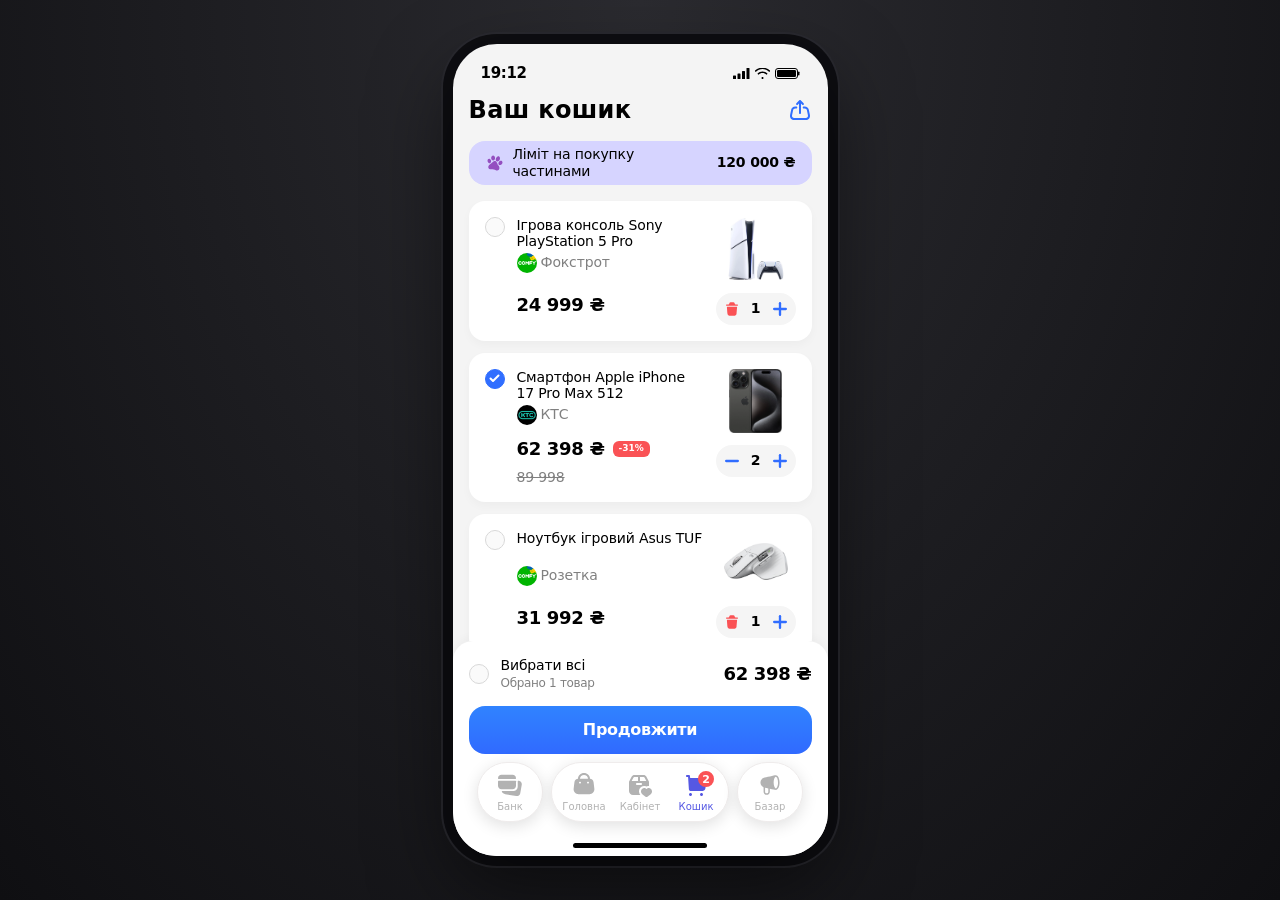
==== commit 515b71c0: "feat(checkout): shrinking blue header on scroll (156→96px), content slides under, cta stays fixed" ====
--- a/index.html
+++ b/index.html
@@ -5,12 +5,12 @@
     <meta name="viewport" content="width=device-width, initial-scale=1, maximum-scale=1, viewport-fit=cover" />
     <meta name="theme-color" content="#F4F4F4" />
     <title>Кошик · monoМаркет</title>
-    <link rel="stylesheet" href="styles.css?v=8" />
+    <link rel="stylesheet" href="styles.css?v=9" />
   </head>
   <body>
     <div class="app" id="app"></div>
 
-    <script src="app.js?v=8"></script>
+    <script src="app.js?v=9"></script>
     <script>
       const CHECK_SVG = `<svg width="11" height="9" viewBox="0 0 11 9" fill="none"><path d="M1.5 4.5L4 7L9.5 1.5" stroke="white" stroke-width="2" stroke-linecap="round" stroke-linejoin="round"/></svg>`;
 
--- a/styles.css
+++ b/styles.css
@@ -484,13 +484,29 @@
 
 .check[data-checked="true"] svg { opacity: 1; }
 
-/* ============ checkout: blue header (with summary card embedded) ============ */
+/* ============ checkout: blue header with sticky shrinking ============ */
+
+.checkout-scroll {
+  flex: 1;
+  overflow-y: auto;
+  -webkit-overflow-scrolling: touch;
+  position: relative;
+}
+
+.checkout-content {
+  overflow: visible !important;
+  flex: none !important;
+}
 
 .blue-header {
-  background: var(--grad-header);
+  position: sticky;
+  top: 0;
   height: 156px;
-  position: relative;
-  flex-shrink: 0;
+  z-index: 5;
+  flex-shrink: 0;
+  /* gradient covers only top 96px (the "shrunken" baseline). below that is transparent so card peeks through. when header shrinks to 96, gradient fills entirely. */
+  background: linear-gradient(180deg, #3395FF 0%, #007AFF 100%) 0 0 / 100% 96px no-repeat;
+  transition: height 0.06s linear;
 }
 
 .blue-header__nav {
@@ -529,7 +545,7 @@
   padding: 16px;
   margin: -56px 16px 0;
   position: relative;
-  z-index: 2;
+  z-index: 10;
   display: grid;
   grid-template-columns: 20px 1fr auto;
   grid-template-rows: auto auto auto;
@@ -880,9 +896,9 @@
 .cta-area {
   padding: 16px 16px 48px;
   flex-shrink: 0;
-  position: sticky;
-  bottom: 0;
-  background: linear-gradient(180deg, transparent 0%, var(--bg) 30%);
+  background: var(--bg);
+  position: relative;
+  z-index: 20;
 }
 
 .btn {
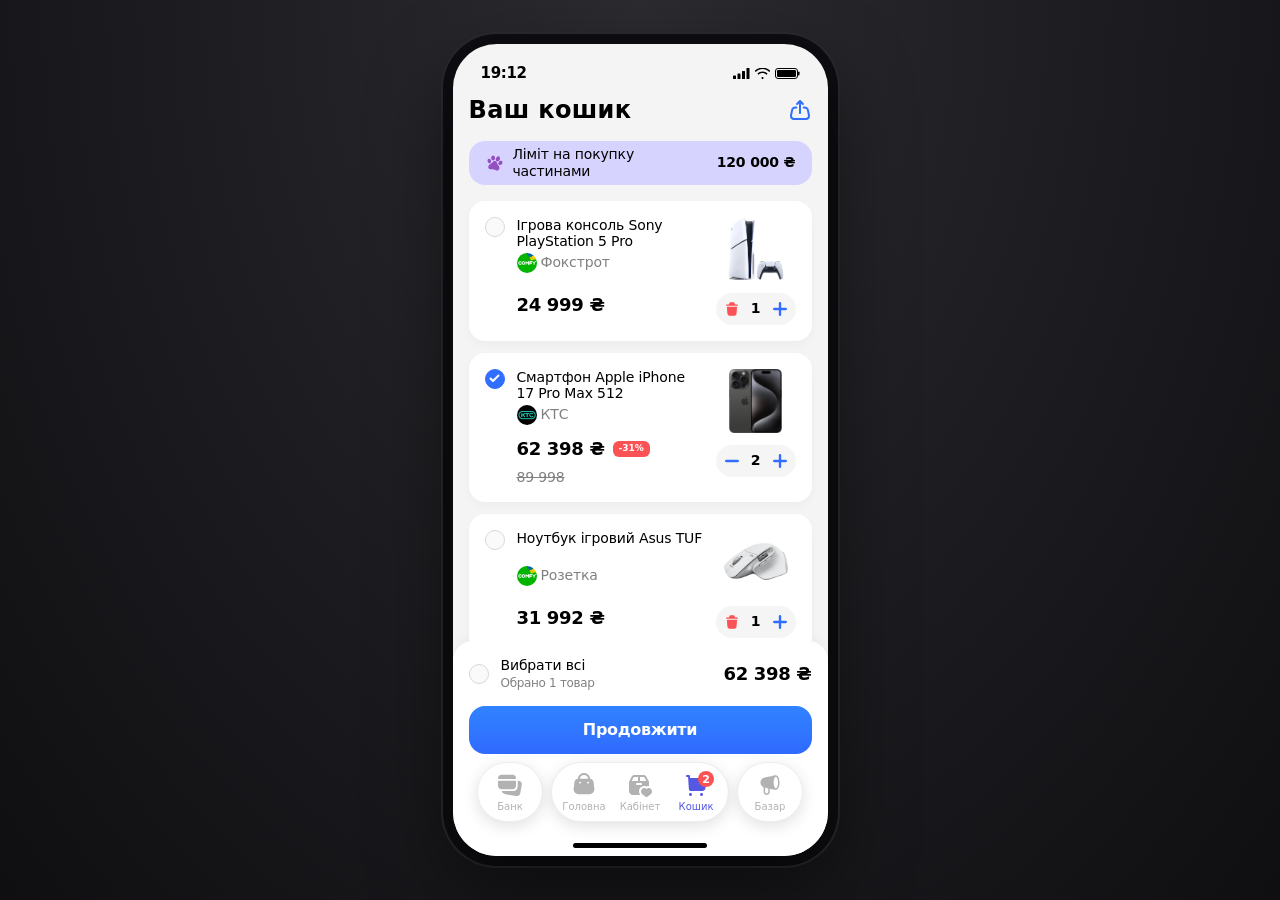
==== commit 79d1cb80: "feat(checkout): correct 2-state header — gradient bg shrinks 160→96, nav stays 96, card scrolls unde" ====
--- a/index.html
+++ b/index.html
@@ -5,12 +5,12 @@
     <meta name="viewport" content="width=device-width, initial-scale=1, maximum-scale=1, viewport-fit=cover" />
     <meta name="theme-color" content="#F4F4F4" />
     <title>Кошик · monoМаркет</title>
-    <link rel="stylesheet" href="styles.css?v=9" />
+    <link rel="stylesheet" href="styles.css?v=10" />
   </head>
   <body>
     <div class="app" id="app"></div>
 
-    <script src="app.js?v=9"></script>
+    <script src="app.js?v=10"></script>
     <script>
       const CHECK_SVG = `<svg width="11" height="9" viewBox="0 0 11 9" fill="none"><path d="M1.5 4.5L4 7L9.5 1.5" stroke="white" stroke-width="2" stroke-linecap="round" stroke-linejoin="round"/></svg>`;
 
--- a/styles.css
+++ b/styles.css
@@ -484,29 +484,51 @@
 
 .check[data-checked="true"] svg { opacity: 1; }
 
-/* ============ checkout: blue header with sticky shrinking ============ */
-
+/* ============ checkout: 2-layer shrinking header ============ */
+
+/* gradient layer — absolute, behind everything; shrinks 160→96 on scroll */
+.checkout-bg {
+  position: absolute;
+  top: 0;
+  left: 0;
+  right: 0;
+  height: 160px;
+  background: var(--grad-header);
+  z-index: 5;
+  pointer-events: none;
+}
+
+/* nav layer — absolute, always on top; 96px fixed */
+.checkout-nav {
+  position: absolute;
+  top: 0;
+  left: 0;
+  right: 0;
+  height: 96px;
+  z-index: 20;
+  pointer-events: auto;
+}
+
+.checkout-nav .statusbar { color: #fff; }
+.checkout-nav .statusbar__icons { color: #fff; }
+
+/* scrollable area — under the absolute headers */
 .checkout-scroll {
   flex: 1;
   overflow-y: auto;
   -webkit-overflow-scrolling: touch;
   position: relative;
+  z-index: 1;
+}
+
+/* spacer at top of scroll, height = nav (96), so first content sits at y=96 */
+.checkout-scroll__spacer {
+  height: 96px;
 }
 
 .checkout-content {
   overflow: visible !important;
   flex: none !important;
-}
-
-.blue-header {
-  position: sticky;
-  top: 0;
-  height: 156px;
-  z-index: 5;
-  flex-shrink: 0;
-  /* gradient covers only top 96px (the "shrunken" baseline). below that is transparent so card peeks through. when header shrinks to 96, gradient fills entirely. */
-  background: linear-gradient(180deg, #3395FF 0%, #007AFF 100%) 0 0 / 100% 96px no-repeat;
-  transition: height 0.06s linear;
 }
 
 .blue-header__nav {
@@ -543,7 +565,7 @@
   border-radius: var(--r-card);
   box-shadow: var(--sh-card);
   padding: 16px;
-  margin: -56px 16px 0;
+  margin: 0 16px;
   position: relative;
   z-index: 10;
   display: grid;
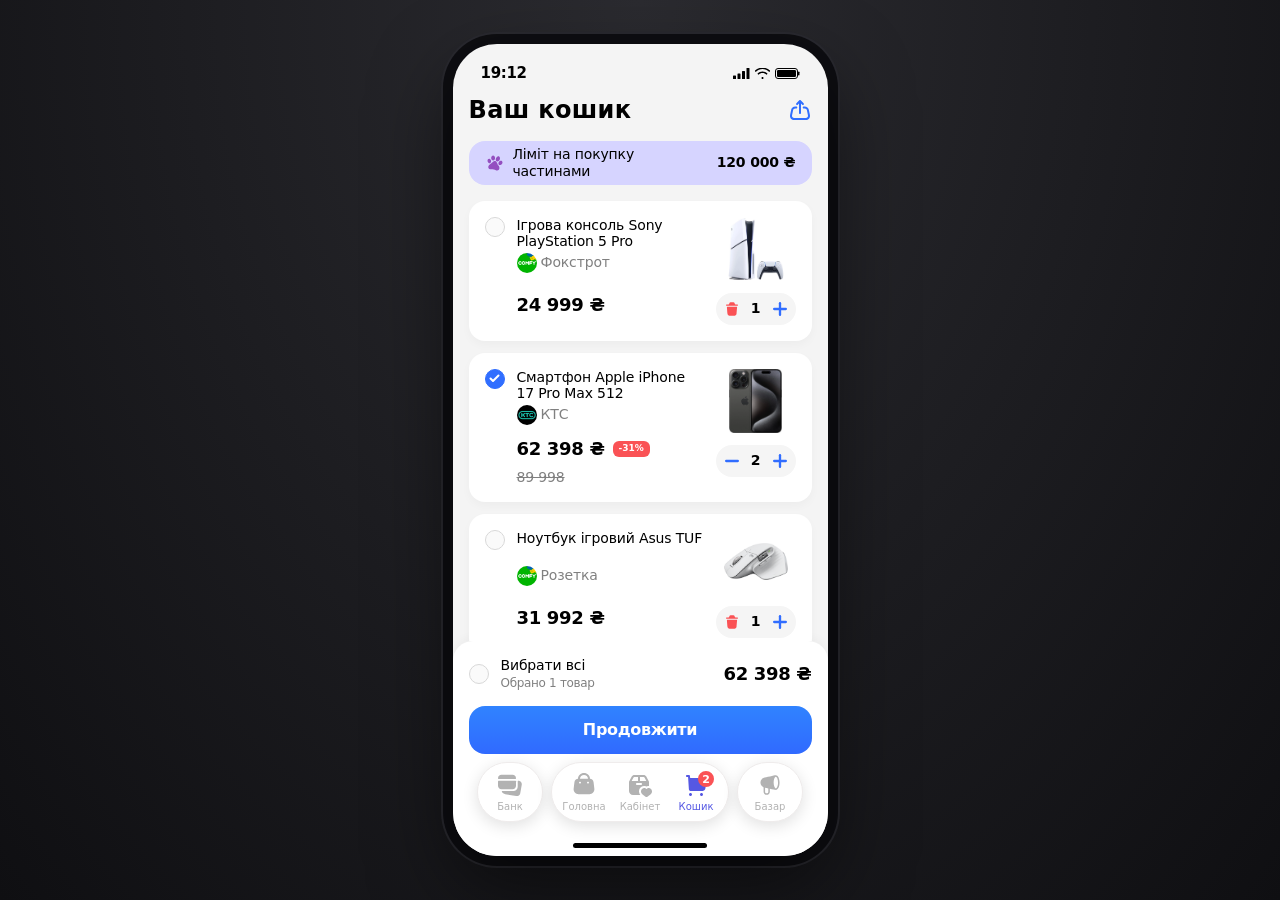
==== commit fadbe447: "fix(checkout): remove z-index:1 from .checkout-scroll — was creating stacking context that hid card " ====
--- a/index.html
+++ b/index.html
@@ -5,12 +5,12 @@
     <meta name="viewport" content="width=device-width, initial-scale=1, maximum-scale=1, viewport-fit=cover" />
     <meta name="theme-color" content="#F4F4F4" />
     <title>Кошик · monoМаркет</title>
-    <link rel="stylesheet" href="styles.css?v=10" />
+    <link rel="stylesheet" href="styles.css?v=11" />
   </head>
   <body>
     <div class="app" id="app"></div>
 
-    <script src="app.js?v=10"></script>
+    <script src="app.js?v=11"></script>
     <script>
       const CHECK_SVG = `<svg width="11" height="9" viewBox="0 0 11 9" fill="none"><path d="M1.5 4.5L4 7L9.5 1.5" stroke="white" stroke-width="2" stroke-linecap="round" stroke-linejoin="round"/></svg>`;
 
--- a/styles.css
+++ b/styles.css
@@ -512,13 +512,13 @@
 .checkout-nav .statusbar { color: #fff; }
 .checkout-nav .statusbar__icons { color: #fff; }
 
-/* scrollable area — under the absolute headers */
+/* scrollable area — under the absolute headers.
+   no z-index — must not create a new stacking context, so card (z:10) can stack above bg (z:5) but below nav (z:20). */
 .checkout-scroll {
   flex: 1;
   overflow-y: auto;
   -webkit-overflow-scrolling: touch;
   position: relative;
-  z-index: 1;
 }
 
 /* spacer at top of scroll, height = nav (96), so first content sits at y=96 */
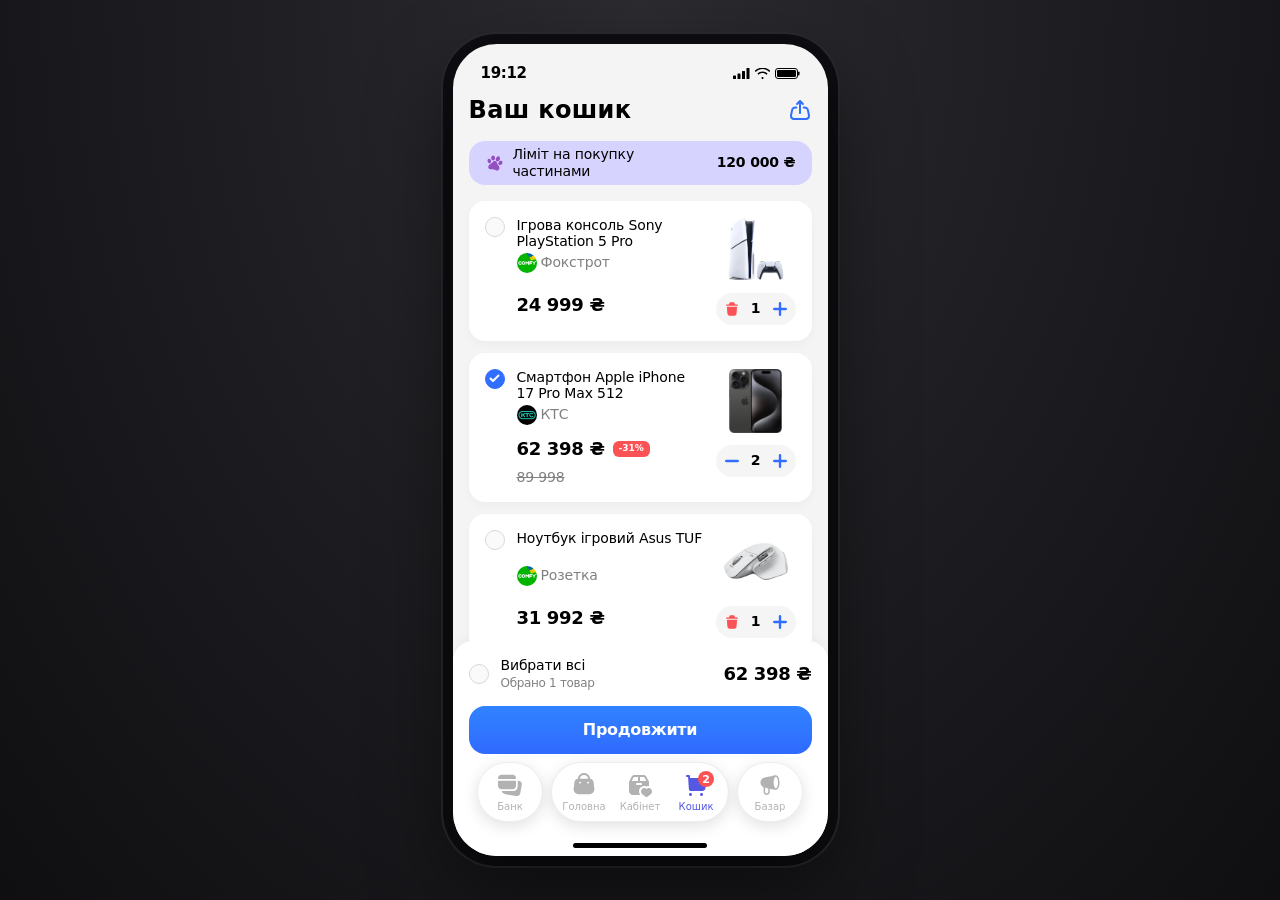
==== commit 30e2d257: "fix(checkout): explicit z-index:1 on .checkout-content so sections scroll UNDER gradient bg (z=5), w" ====
--- a/index.html
+++ b/index.html
@@ -5,12 +5,12 @@
     <meta name="viewport" content="width=device-width, initial-scale=1, maximum-scale=1, viewport-fit=cover" />
     <meta name="theme-color" content="#F4F4F4" />
     <title>Кошик · monoМаркет</title>
-    <link rel="stylesheet" href="styles.css?v=11" />
+    <link rel="stylesheet" href="styles.css?v=12" />
   </head>
   <body>
     <div class="app" id="app"></div>
 
-    <script src="app.js?v=11"></script>
+    <script src="app.js?v=12"></script>
     <script>
       const CHECK_SVG = `<svg width="11" height="9" viewBox="0 0 11 9" fill="none"><path d="M1.5 4.5L4 7L9.5 1.5" stroke="white" stroke-width="2" stroke-linecap="round" stroke-linejoin="round"/></svg>`;
 
--- a/styles.css
+++ b/styles.css
@@ -529,6 +529,8 @@
 .checkout-content {
   overflow: visible !important;
   flex: none !important;
+  position: relative;
+  z-index: 1;
 }
 
 .blue-header__nav {
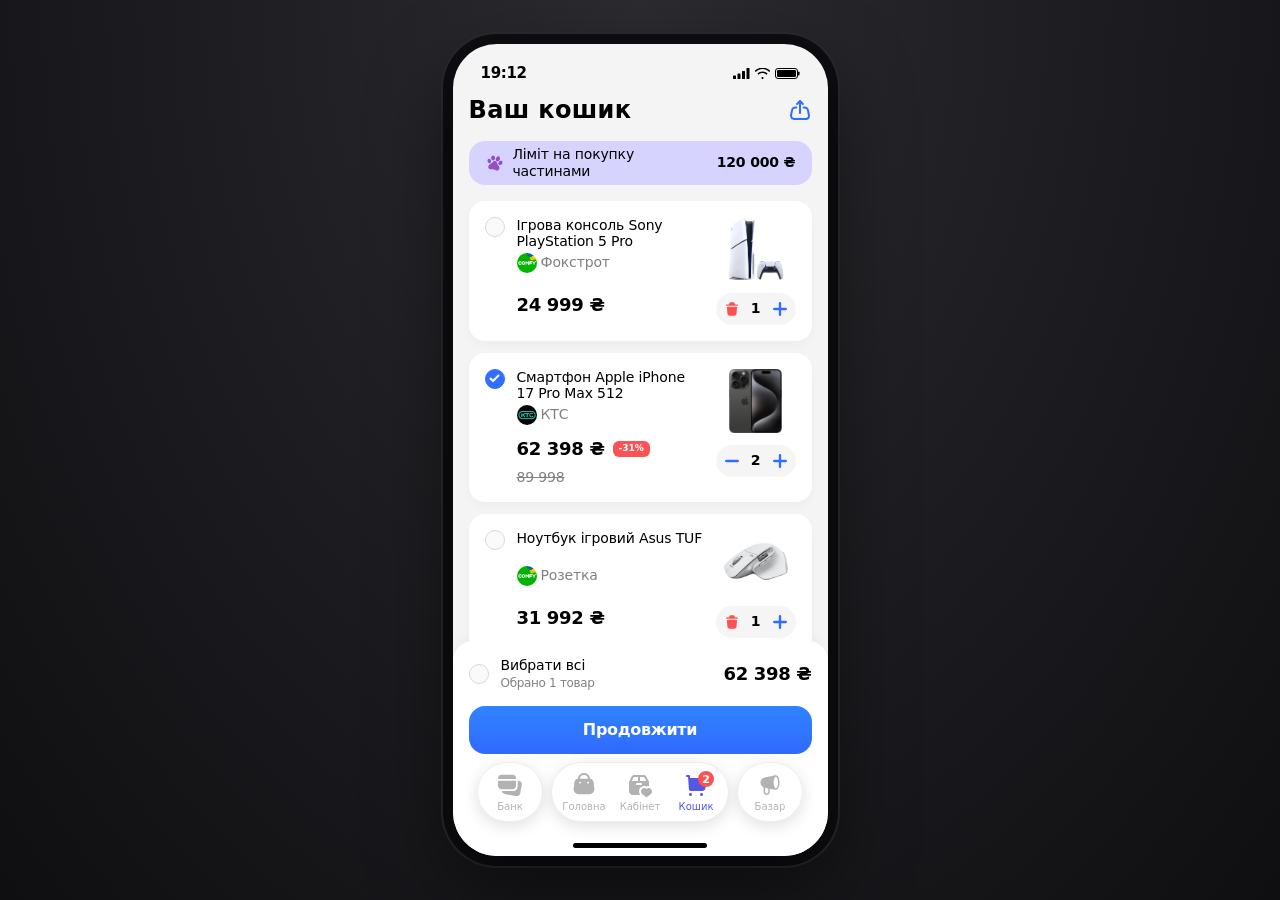
==== commit 03a522c7: "fix(checkout): remove z-index from .checkout-content so sections stay non-positioned (step 3) and pa" ====
--- a/index.html
+++ b/index.html
@@ -5,12 +5,12 @@
     <meta name="viewport" content="width=device-width, initial-scale=1, maximum-scale=1, viewport-fit=cover" />
     <meta name="theme-color" content="#F4F4F4" />
     <title>Кошик · monoМаркет</title>
-    <link rel="stylesheet" href="styles.css?v=12" />
+    <link rel="stylesheet" href="styles.css?v=13" />
   </head>
   <body>
     <div class="app" id="app"></div>
 
-    <script src="app.js?v=12"></script>
+    <script src="app.js?v=13"></script>
     <script>
       const CHECK_SVG = `<svg width="11" height="9" viewBox="0 0 11 9" fill="none"><path d="M1.5 4.5L4 7L9.5 1.5" stroke="white" stroke-width="2" stroke-linecap="round" stroke-linejoin="round"/></svg>`;
 
--- a/styles.css
+++ b/styles.css
@@ -529,8 +529,8 @@
 .checkout-content {
   overflow: visible !important;
   flex: none !important;
-  position: relative;
-  z-index: 1;
+  /* no position/z-index — sections stay non-positioned in-flow,
+     they paint at step 3 (below all positioned siblings like bg z=5) */
 }
 
 .blue-header__nav {
